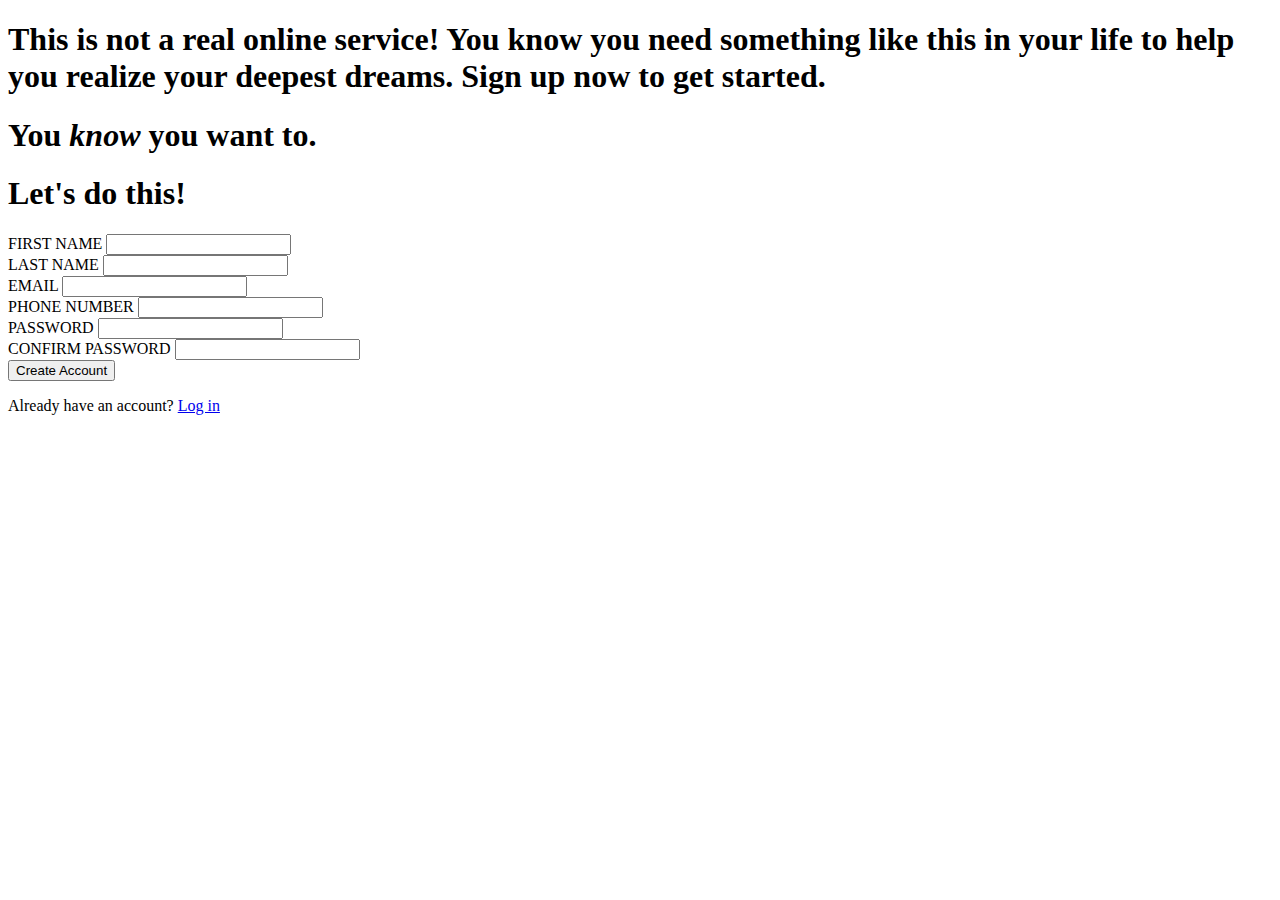
==== index.html @ 31137003 "Initial setup" ====
<!DOCTYPE html>
<html lang="en">
<head>
    <meta charset="UTF-8">
    <meta http-equiv="X-UA-Compatible" content="IE=edge">
    <meta name="viewport" content="width=device-width, initial-scale=1.0">
    <title>Sign up</title>
    <link rel="stylesheet" href="style.css">
</head>
<body>
    <main>
        <div class="banner">
        </div>

        <div class="main-body">
            <header class="body-header">
                <h1>This is not a real online service! You know you need something like this in your life to help you realize your deepest dreams. Sign up now to get started.</h1>
                <h1>You <em>know</em> you want to.</h1>
            </header>

            <form class="main-form" action="#" method="get">
                <div class="form-header">
                    <h1>Let's do this!</h1>
                </div>

                <div class="form-body">
                    <div class="form-row">
                        <label for="first-name">FIRST NAME</label>
                        <input type="text" name="first-name" id="first-name">
                    </div>

                    <div class="form-row">
                        <label for="last-name">LAST NAME</label>
                        <input type="text" name="last-name" id="last-name">
                    </div>

                    <div class="form-row">
                        <label for="email">EMAIL</label>
                        <input type="email" name="email" id="email">
                    </div>

                    <div class="form-row">
                        <label for="phone-num">PHONE NUMBER</label>
                        <input type="tel" name="phone-num" id="phone-num">
                    </div>

                    <div class="form-row">
                        <label for="password">PASSWORD</label>
                        <input type="password" name="password" id="password">
                    </div>

                    <div class="form-row">
                        <label for="confirm-password">CONFIRM PASSWORD</label>
                        <input type="password" name="confirm-password" id="confirm-password">
                    </div>
                </div>

                <div class="form-button">
                    <button type="submit">Create Account</button>
                </div>

                <div class="form-footer">
                    <p>Already have an account? <a href="#">Log in</a></p>
                </div>
            </form>
        </div>
    </main>
</body>
</html>
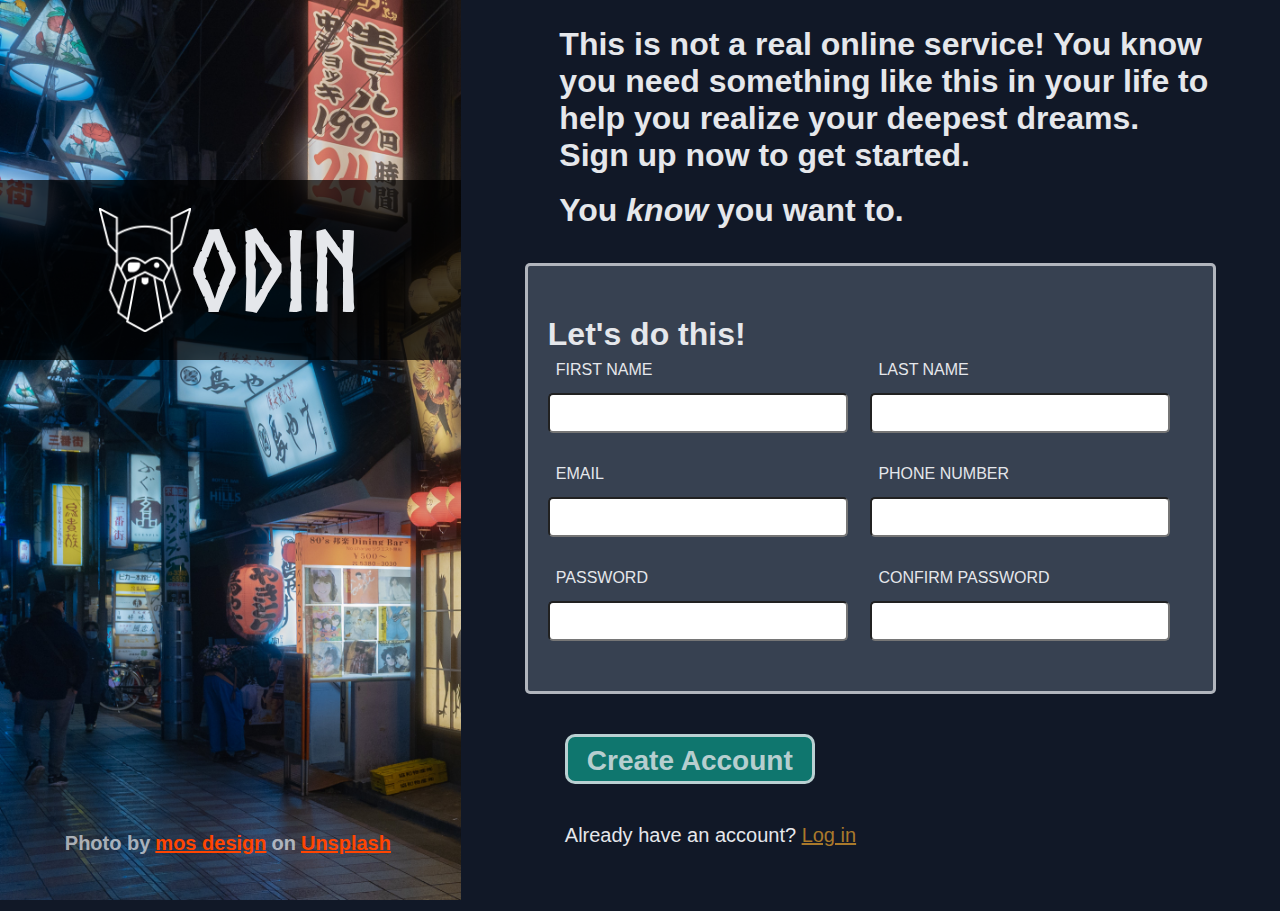
==== commit 5354a930: "Include more html and css" ====
--- a/index.html
+++ b/index.html
@@ -4,54 +4,59 @@
     <meta charset="UTF-8">
     <meta http-equiv="X-UA-Compatible" content="IE=edge">
     <meta name="viewport" content="width=device-width, initial-scale=1.0">
-    <title>Sign up</title>
+    <title>Sign up page</title>
     <link rel="stylesheet" href="style.css">
 </head>
 <body>
     <main>
-        <div class="banner">
+        <div class="banner-container">
+            <img src="images/banner.jpg" alt="A scene of Nakano, Tokyo, Japan" height="100%">
+
+            <div class="logo-container">
+                <img src="images/odin-lined.png" alt="The Odin Project's logo" width="20%">
+                <p>Odin</p>
+            </div>
+
+            <p class="credit-container">Photo by <a href="https://unsplash.com/@mosdesign">mos design</a> on <a href="https://unsplash.com"> Unsplash</a></p>
         </div>
 
         <div class="main-body">
             <header class="body-header">
                 <h1>This is not a real online service! You know you need something like this in your life to help you realize your deepest dreams. Sign up now to get started.</h1>
+                <br>
                 <h1>You <em>know</em> you want to.</h1>
             </header>
 
             <form class="main-form" action="#" method="get">
-                <div class="form-header">
-                    <h1>Let's do this!</h1>
-                </div>
-
-                <div class="form-body">
-                    <div class="form-row">
-                        <label for="first-name">FIRST NAME</label>
-                        <input type="text" name="first-name" id="first-name">
+                <div class="form-container">
+                    <div class="form-header">
+                        <h1>Let's do this!</h1>
                     </div>
-
-                    <div class="form-row">
-                        <label for="last-name">LAST NAME</label>
-                        <input type="text" name="last-name" id="last-name">
-                    </div>
-
-                    <div class="form-row">
-                        <label for="email">EMAIL</label>
-                        <input type="email" name="email" id="email">
-                    </div>
-
-                    <div class="form-row">
-                        <label for="phone-num">PHONE NUMBER</label>
-                        <input type="tel" name="phone-num" id="phone-num">
-                    </div>
-
-                    <div class="form-row">
-                        <label for="password">PASSWORD</label>
-                        <input type="password" name="password" id="password">
-                    </div>
-
-                    <div class="form-row">
-                        <label for="confirm-password">CONFIRM PASSWORD</label>
-                        <input type="password" name="confirm-password" id="confirm-password">
+                    <div class="form-body">
+                        <div class="form-row">
+                            <label for="first-name">FIRST NAME</label>
+                            <input type="text" name="first-name" id="first-name">
+                        </div>
+                        <div class="form-row">
+                            <label for="last-name">LAST NAME</label>
+                            <input type="text" name="last-name" id="last-name">
+                        </div>
+                        <div class="form-row">
+                            <label for="email">EMAIL</label>
+                            <input type="email" name="email" id="email">
+                        </div>
+                        <div class="form-row">
+                            <label for="phone-num">PHONE NUMBER</label>
+                            <input type="tel" name="phone-num" id="phone-num">
+                        </div>
+                        <div class="form-row">
+                            <label for="password">PASSWORD</label>
+                            <input type="password" name="password" id="password">
+                        </div>
+                        <div class="form-row">
+                            <label for="confirm-password">CONFIRM PASSWORD</label>
+                            <input type="password" name="confirm-password" id="confirm-password">
+                        </div>
                     </div>
                 </div>
 
--- a/style.css
+++ b/style.css
@@ -0,0 +1,146 @@
+@font-face {
+    font-family: "NorseBold";
+    src: local("NorseBold"), url("fonts/Norse-Bold.otf") format("opentype");
+    font-weight: bold;
+}
+
+* {
+    padding: 0;
+    margin: 0;
+}
+
+body {
+    background-color: rgb(17, 24, 39);
+    color: rgb(229, 231, 235);
+    font-family: Helvetica, Arial, sans-serif;
+    font-size: 16px;
+}
+
+input, label, button {
+    appearance: none;
+    box-sizing: border-box;
+    border-radius: 5px;
+    font-size: 1rem;
+    padding: 0.5rem;
+    width: 300px;
+    height: 40px;
+}
+
+main {
+    display: flex;
+}
+
+.banner-container {
+    height: 100vh;
+    overflow: hidden;
+    position: relative;
+    flex: 1;
+}
+
+.banner-container .logo-container {
+    background-color: rgba(0, 0, 0, 0.7);
+    position: absolute;
+    top: 20%;
+    height: 20%;
+    width: 100%;
+
+    display: flex;
+    align-items: center;
+    justify-content: center;
+}
+
+.logo-container p {
+    font-size: 7rem;
+    font-weight: bold;
+    font-family: "NorseBold", Helvetica, sans-serif;
+}
+
+.banner-container .credit-container {
+    color: rgba(229, 231, 235, 0.7);
+    font-size: 1.25rem;
+    font-weight: bold;
+    position: absolute;
+    bottom: 5%;
+    width: 100%;
+
+    display: flex;
+    align-items: center;
+    justify-content: center;
+}
+
+.credit-container a:link {
+    padding: 0 5px;
+    color: rgba(255, 69, 0.7);
+}
+
+.credit-container a:visited {
+    color: rgba(150, 69, 0, 0.7);
+}
+
+.main-body {
+    flex: 1.5;
+    font-size: 1rem;
+    box-sizing: border-box;
+    min-height: 100vh;
+    width: 50vw;
+    padding: 5%;
+    padding-top: 2%;
+    margin: 0 0 0 auto;
+}
+
+.body-header {
+    margin: 0 0 5% 5%;
+}
+
+.main-form .form-container {
+    background-color: rgb(55, 65, 81);
+    border: 3px solid rgba(229, 231, 235, 0.7);
+    border-radius: 5px;
+    padding: 50px 20px;
+}
+
+.main-form .form-body {
+    display: flex;
+    flex-wrap: wrap;
+    row-gap: 1.5rem;
+}
+
+.form-body .form-row {
+    display: flex;
+    flex-direction: column;
+    flex-basis: 50%;
+}
+
+.form-row input:focus {
+    outline: 10px double rgb(200, 200, 150);
+}
+
+.form-button button {
+    background-color: rgb(15, 118, 110);
+    border: 3px solid rgba(229, 231, 235, 0.8);
+    border-radius: 10px;
+    color: rgba(229, 231, 235, 0.8);
+    cursor: pointer;
+    font-weight: bolder;
+    font-size: 1.75rem;
+    width: 250px;
+    height: 50px;
+    margin: 40px;
+}
+
+.form-button button:focus {
+    outline: 10px double rgb(200, 200, 150);
+}
+
+.form-footer {
+    font-size: 1.25rem;
+    margin-left: 40px;
+}
+
+.form-footer a:link {
+    color: rgb(169, 121, 43);
+}
+
+.form-footer a:visited {
+    color: rgb(128, 50, 128);
+}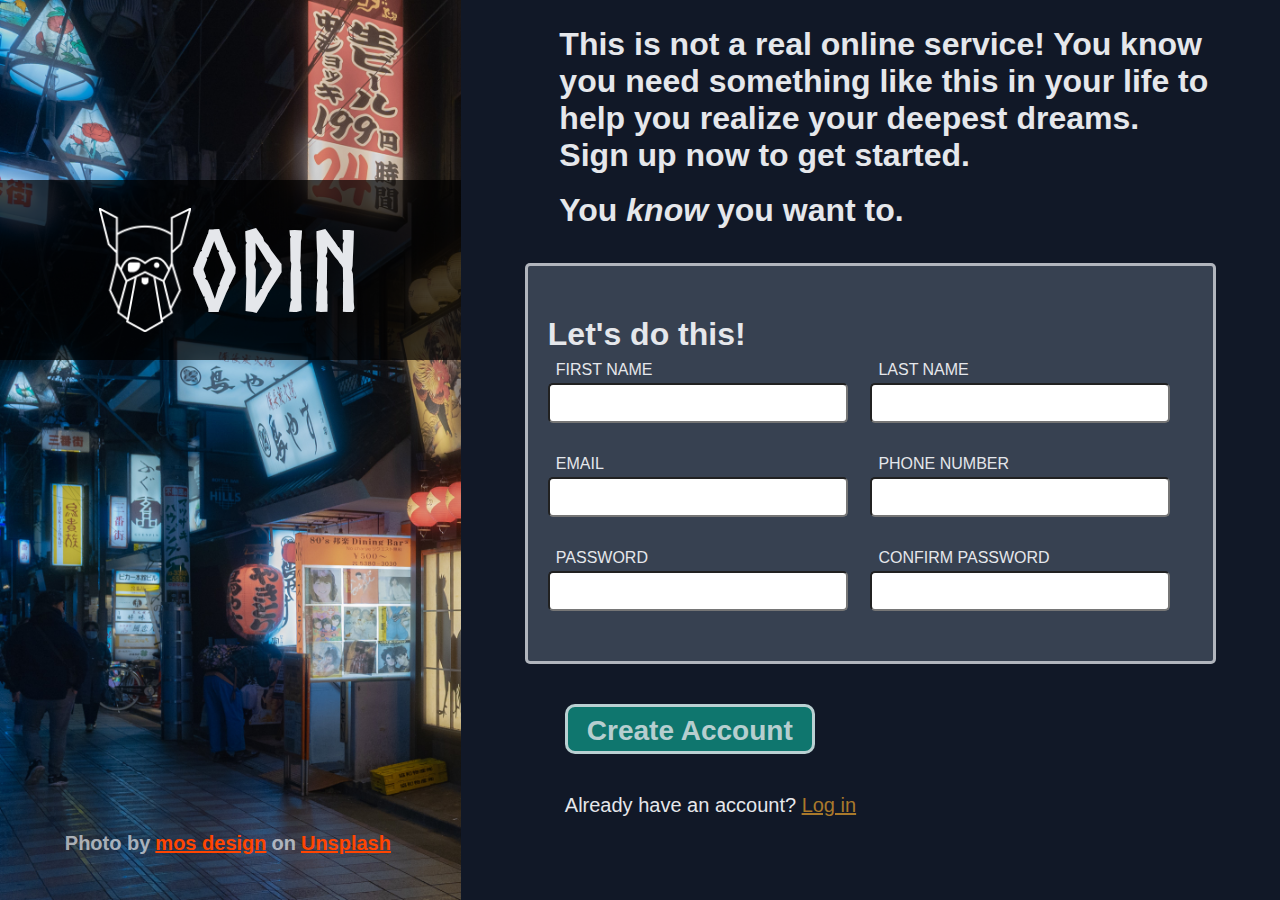
==== commit 9ab7e11a: "Include more html element and css effect" ====
--- a/index.html
+++ b/index.html
@@ -32,30 +32,37 @@
                     <div class="form-header">
                         <h1>Let's do this!</h1>
                     </div>
+
                     <div class="form-body">
                         <div class="form-row">
                             <label for="first-name">FIRST NAME</label>
-                            <input type="text" name="first-name" id="first-name">
+                            <input required class="unfill" type="text" name="first-name" id="first-name">
+                            <span></span>
                         </div>
                         <div class="form-row">
                             <label for="last-name">LAST NAME</label>
-                            <input type="text" name="last-name" id="last-name">
+                            <input required class="unfill" type="text" name="last-name" id="last-name">
+                            <span></span>
                         </div>
                         <div class="form-row">
                             <label for="email">EMAIL</label>
-                            <input type="email" name="email" id="email">
+                            <input required class="unfill" type="email" name="email" id="email">
+                            <span></span>
                         </div>
                         <div class="form-row">
-                            <label for="phone-num">PHONE NUMBER</label>
-                            <input type="tel" name="phone-num" id="phone-num">
+                            <label for="tel">PHONE NUMBER</label>
+                            <input required class="unfill" type="tel" name="tel" id="tel">
+                            <span></span>
                         </div>
                         <div class="form-row">
                             <label for="password">PASSWORD</label>
-                            <input type="password" name="password" id="password">
+                            <input required class="unfill" type="password" name="password" id="password">
+                            <span></span>
                         </div>
                         <div class="form-row">
                             <label for="confirm-password">CONFIRM PASSWORD</label>
-                            <input type="password" name="confirm-password" id="confirm-password">
+                            <input required class="unfill" type="password" name="confirm-password" id="confirm-password">
+                            <span></span>
                         </div>
                     </div>
                 </div>
--- a/style.css
+++ b/style.css
@@ -77,6 +77,10 @@
     color: rgba(150, 69, 0, 0.7);
 }
 
+.credit-container a:hover {
+    color: rgb(255, 50, 100);
+}
+
 .main-body {
     flex: 1.5;
     font-size: 1rem;
@@ -109,10 +113,46 @@
     display: flex;
     flex-direction: column;
     flex-basis: 50%;
+    position: relative;
+}
+
+.form-row input:hover {
+    background-color: rgb(240, 240, 240);
 }
 
 .form-row input:focus {
-    outline: 10px double rgb(200, 200, 150);
+    outline: 5px solid rgb(200, 200, 150);
+}
+
+.form-row label {
+    height: 30px;
+}
+
+input:invalid:not(.unfill) + span::after {
+    color: rgb(255, 50, 100);
+    font-size: 0.8rem;
+    position: absolute;
+    top: 75px;
+}
+
+input:is(#first-name, #last-name):not(.unfill):invalid + span::after {
+    content: "* Name should not be empty";
+}
+
+input#email:invalid:not(.unfill) + span::after {
+    content: "* Email should not be empty";
+}
+
+input#tel:invalid:not(.unfill) + span::after {
+    content: "* Telephone number should not be empty";
+}
+
+input#password:invalid:not(.unfill) + span::after {
+    content: "* Password should not be empty";
+}
+
+input#confirm-password:invalid:not(.unfill) + span::after {
+    content: "* Password should not be empty";
 }
 
 .form-button button {
@@ -128,8 +168,12 @@
     margin: 40px;
 }
 
+.form-button button:hover {
+    background-color: rgba(15, 118, 110, 0.5);
+}
+
 .form-button button:focus {
-    outline: 10px double rgb(200, 200, 150);
+    outline: 5px solid rgb(200, 200, 150);
 }
 
 .form-footer {
@@ -143,4 +187,8 @@
 
 .form-footer a:visited {
     color: rgb(128, 50, 128);
+}
+
+.form-footer a:hover {
+    color: rgb(255, 50, 100);
 }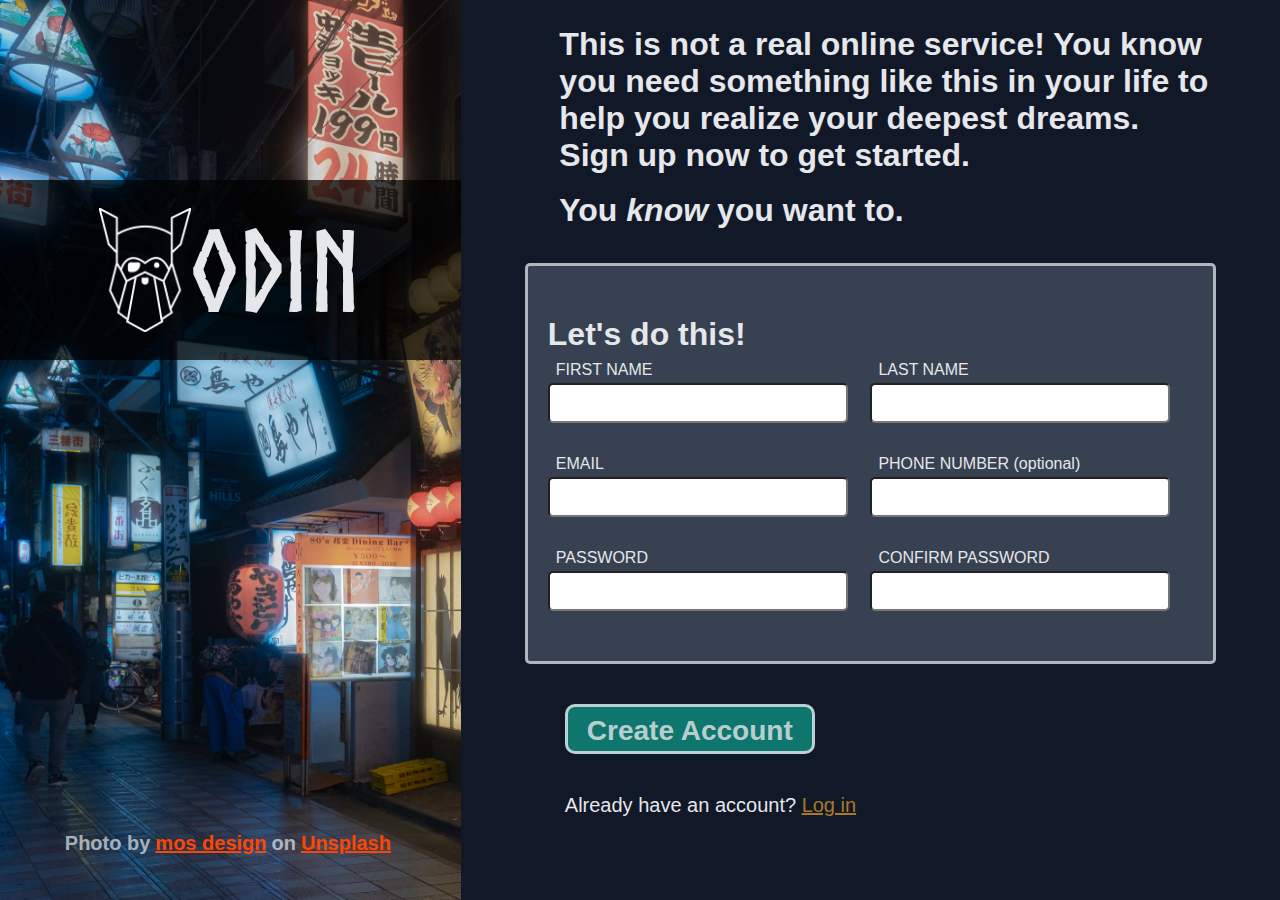
==== commit 43d31eaf: "Include javascript file" ====
--- a/index.html
+++ b/index.html
@@ -6,6 +6,7 @@
     <meta name="viewport" content="width=device-width, initial-scale=1.0">
     <title>Sign up page</title>
     <link rel="stylesheet" href="style.css">
+    <script src="index.js" defer></script>
 </head>
 <body>
     <main>
@@ -36,7 +37,7 @@
                     <div class="form-body">
                         <div class="form-row">
                             <label for="first-name">FIRST NAME</label>
-                            <input required class="unfill" type="text" name="first-name" id="first-name">
+                            <input required class="unfill" type="text" name="first-name" id="first-name" value="">
                             <span></span>
                         </div>
                         <div class="form-row">
@@ -50,13 +51,13 @@
                             <span></span>
                         </div>
                         <div class="form-row">
-                            <label for="tel">PHONE NUMBER</label>
-                            <input required class="unfill" type="tel" name="tel" id="tel">
+                            <label for="tel">PHONE NUMBER (optional)</label>
+                            <input class="unfill" type="tel" name="tel" id="tel">
                             <span></span>
                         </div>
                         <div class="form-row">
                             <label for="password">PASSWORD</label>
-                            <input required class="unfill" type="password" name="password" id="password">
+                            <input required class="unfill" type="password" name="password" id="password" minlength="8">
                             <span></span>
                         </div>
                         <div class="form-row">
--- a/style.css
+++ b/style.css
@@ -128,7 +128,11 @@
     height: 30px;
 }
 
-input:invalid:not(.unfill) + span::after {
+input:is(:invalid, .short-password-err, .unmatch-password-err):not(.unfill) {
+    background-color: rgb(255, 100, 150);
+}
+
+input:is(:invalid, .short-password-err, .unmatch-password-err):not(.unfill) + span::after {
     color: rgb(255, 50, 100);
     font-size: 0.8rem;
     position: absolute;
@@ -140,19 +144,19 @@
 }
 
 input#email:invalid:not(.unfill) + span::after {
-    content: "* Email should not be empty";
+    content: "* Email sample format: foo@bar.com";
 }
 
-input#tel:invalid:not(.unfill) + span::after {
-    content: "* Telephone number should not be empty";
+input#password.short-password-err:not(.unfill, ) + span::after {
+    content: "* Password should have more than 8 characters";
 }
 
-input#password:invalid:not(.unfill) + span::after {
-    content: "* Password should not be empty";
+input#confirm-password.short-password-err:not(.unfill) + span::after {
+    content: "* Password should have more than 8 characters";
 }
 
-input#confirm-password:invalid:not(.unfill) + span::after {
-    content: "* Password should not be empty";
+input#confirm-password.unmatch-password-err:not(.unfill) + span::after {
+    content: "* Password do not match"
 }
 
 .form-button button {
